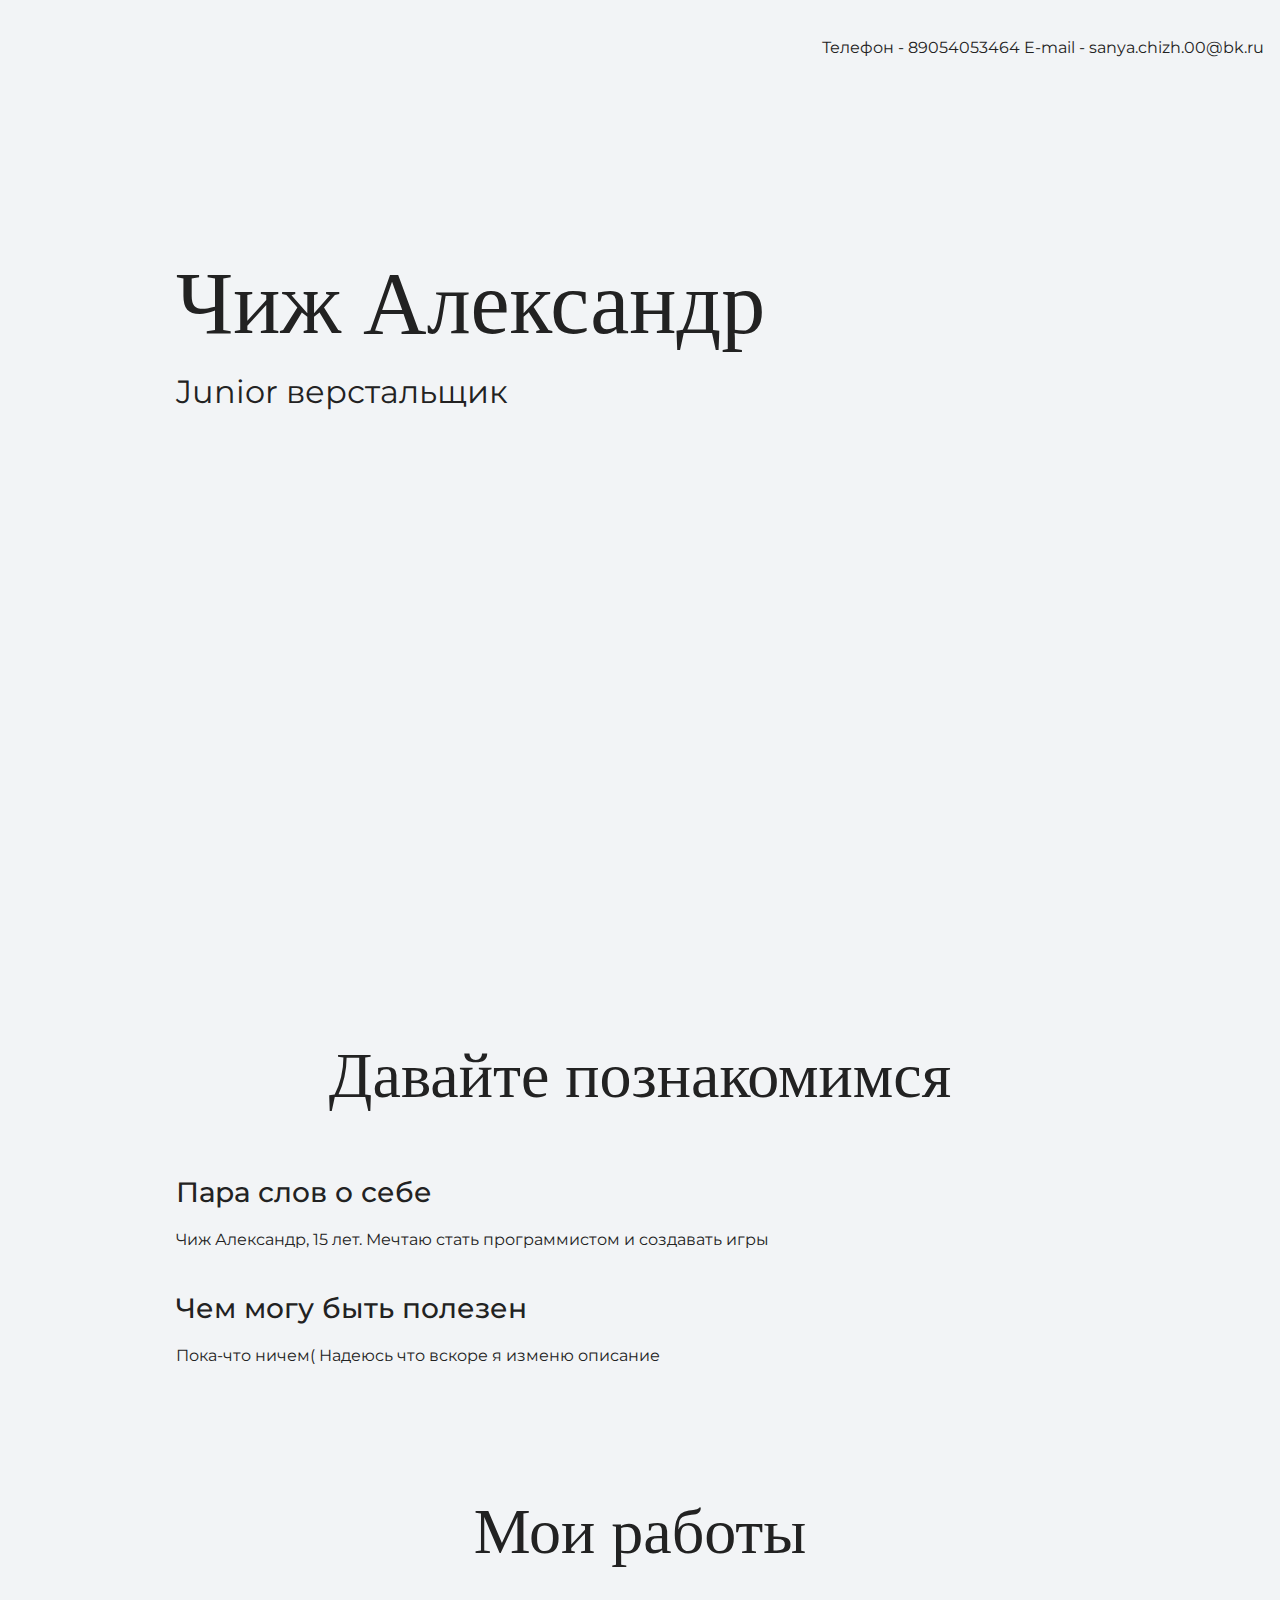
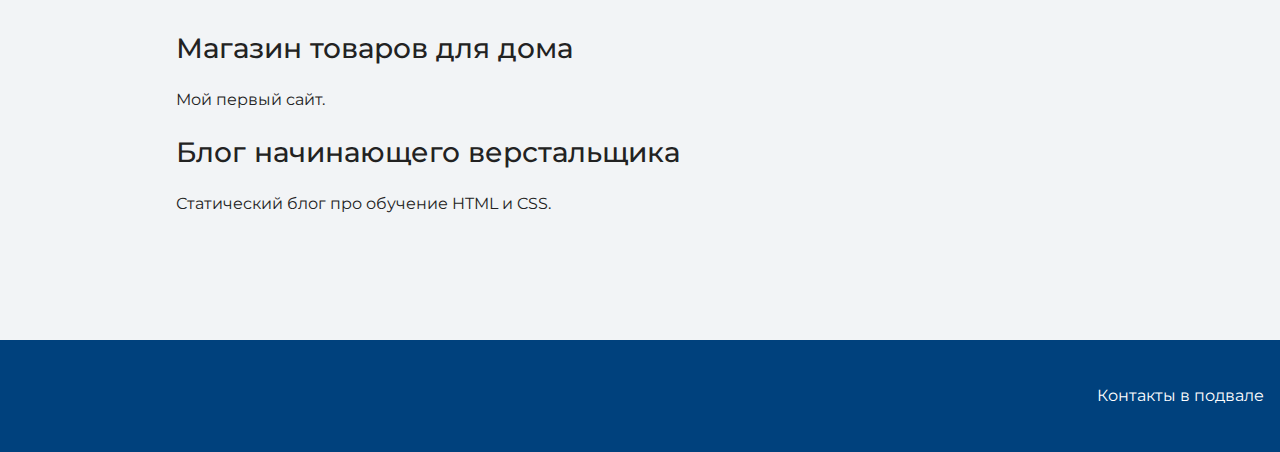
==== index.html @ 01162b2b "Добавление сайта" ====
<!DOCTYPE html>
<html lang="ru">
  <head>
    <meta charset="UTF-8">
    <link rel="stylesheet" href="style.css">
    <link href="https://fonts.googleapis.com/css?family=Montserrat:400,500,700|Old+Standard+TT&display=swap&subset=cyrillic" rel="stylesheet">
    <title>Портфолио Junior верстальщика</title>
  </head>

  <body>
    <header class="page-header">
      <div class="container">
        Телефон - 89054053464    E-mail - sanya.chizh.00@bk.ru
      </div>    
    </header>
    <div class="container">
    <section class="hero-image">
      <h1 class="heading">Чиж Александр</h1>
      <p>Junior верстальщик</p>
    </section>

    <section class="intro">
      <h2 class="subheading">Давайте познакомимся</h2>
      <h3>Пара слов о себе</h3>
      <p>Чиж Александр, 15 лет. Мечтаю стать программистом и создавать игры</p>
      <h3>Чем могу быть полезен</h3>
      <p>Пока-что ничем( Надеюсь что вскоре я изменю описание</p>
    </section>

    <section class="portfolio">
      <h2 class="subheading">Мои работы</h2>

      <h3>Магазин товаров для дома</h3>
      <p>Мой первый сайт.</p>

      <h3>Блог начинающего верстальщика</h3>
      <p>Статический блог про обучение HTML и CSS.</p>
    </section>
    </div>
    <footer class="page-footer">
      <div class="container">
        Контакты в подвале
      </div>
    </footer>
  </body>
</html>
---- style.css ----
body {
  margin: 0;
  min-width: 960px;
  font-family: "Montserrat", "Helvetica", "Arial", sans-serif;
  font-size: 16px;
  line-height: 32px;
  color: #222222;
  background-color: #f2f4f6;
  background-image: url("img/hero-bg.jpg");
  background-repeat: no-repeat;
  background-position: top center;
}

.container {
  max-width: 928px;
  margin: 0 auto;
  padding: 0 16px;
}

.page-header {
  margin: 0 0 160px;
  padding: 32px 0 32px;
}

.page-header .container,
.page-footer .container {
  max-width: 1408px;
  text-align: right;
}

.page-header a {
  margin-left: 56px;
  color: #288be6;
  text-decoration: none;
  background-repeat: no-repeat;
  background-position: left;
}

.header-email {
  padding-left: 30px;
  background-image: url("img/icon-email-header.svg");
}

.header-phone {
  padding-left: 25px;
  background-image: url("img/icon-phone-header.svg");
}

.hero-image {
  margin-bottom: 620px;
}

.hero-image .container {
  max-width: 1408px;
  text-align: center;
}

.heading {
  margin: 0 0 16px;
  font-family: "Old Standard TT", "Times", "Times New Roman", serif;
  font-size: 88px;
  line-height: 96px;
  font-weight: 400;
}

.hero-image p {
  margin: 0;
  font-size: 32px;
  line-height: 48px;
}

.intro {
  margin: 0 0 120px;
}

.subheading {
  margin: 0 0 56px;
  font-family: "Old Standard TT", "Times", "Times New Roman", serif;
  font-size: 64px;
  line-height: 80px;
  font-weight: 400;
  text-align: center;
}

.user-image {
  margin: 0 0 32px;
  text-align: center;
}

.intro h3,
.portfolio h3 {
  margin: 0 0 12px;
  font-size: 28px;
  line-height: 40px;
  font-weight: 500;
}

.intro p {
  margin: 0 0 32px;
}

.skills-list {
  margin: 0;
  padding: 0;
}

.skills-list dt {
  padding-left: 32px;
  background-repeat: no-repeat;
  background-position: left;
}

.skill-html {
  background-image: url("img/icon-html.svg");
}

.skill-css {
  background-image: url("img/icon-css.svg");
}

.level {
  margin: 4px 0 16px;
  padding: 0;
  height: 14px;
  font-size: 0;
  background-color: #ffffff;
  border: 1px solid #86c3fa;
  border-radius: 8px;
}

.level div {
  margin: 1px;
  height: 12px;
  background-color: #288be6;
  border-radius: 6px;
}

.portfolio {
  margin: 0 0 120px;
}

.projects {
  margin: 0;
  padding: 0;
  list-style: none;
}

.projects li {
  margin: 0 0 80px;
}

.project-image {
  margin: 0 0 24px;
  text-align: center;
}

.projects p {
  margin: 0 0 24px;
}

.button {
  padding: 6px 20px;
  display: inline-block;
  vertical-align: baseline;
  text-decoration: none;
  text-transform: uppercase;
  border-radius: 4px;
  background-color: #288be6;
  color: #ffffff;
}

.page-footer {
  padding: 40px 0;
  background-color: #00417d;
  color: #ffffff;
}

.page-footer a {
  margin-left: 56px;
  color: inherit;
  text-decoration: none;
  background-repeat: no-repeat;
  background-position: left;
}

.footer-email {
  padding-left: 30px;
  background-image: url("img/icon-email-footer.svg");
}

.footer-phone {
  padding-left: 25px;
  background-image: url("img/icon-phone-footer.svg");
}
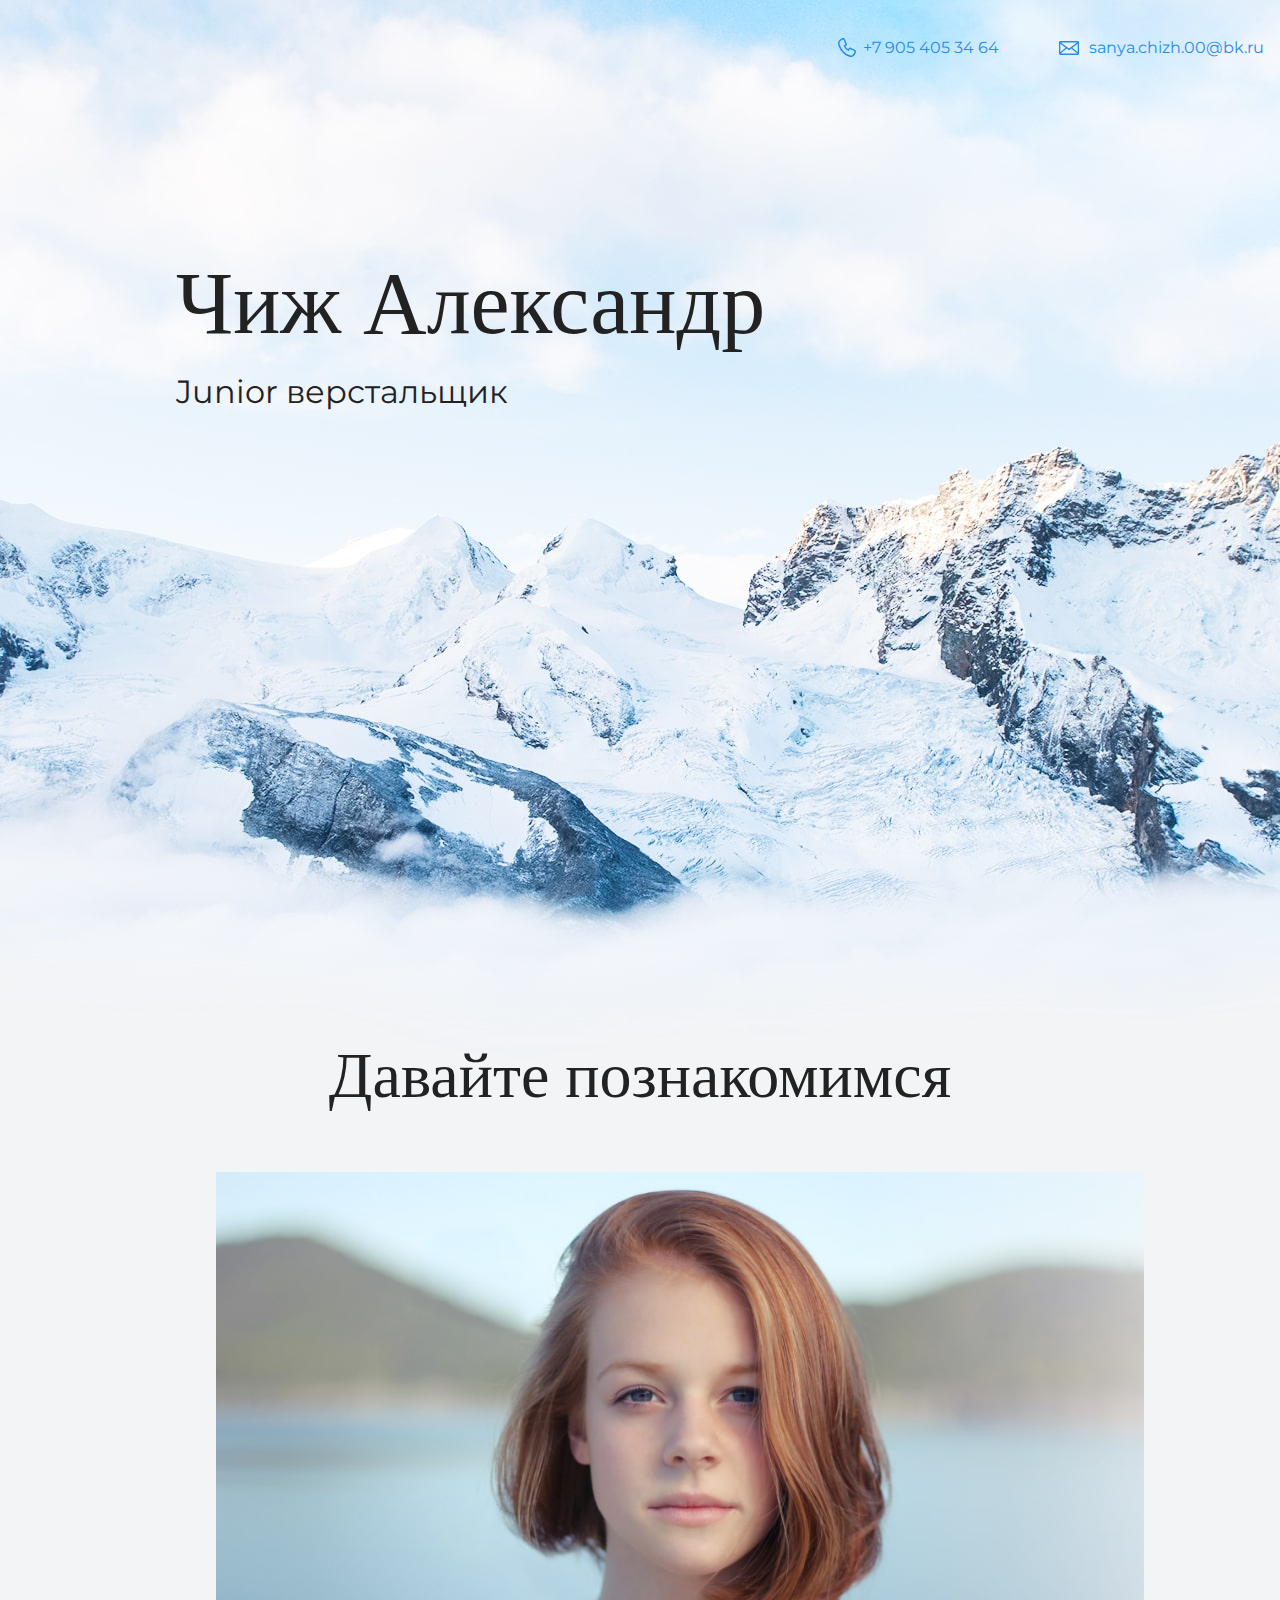
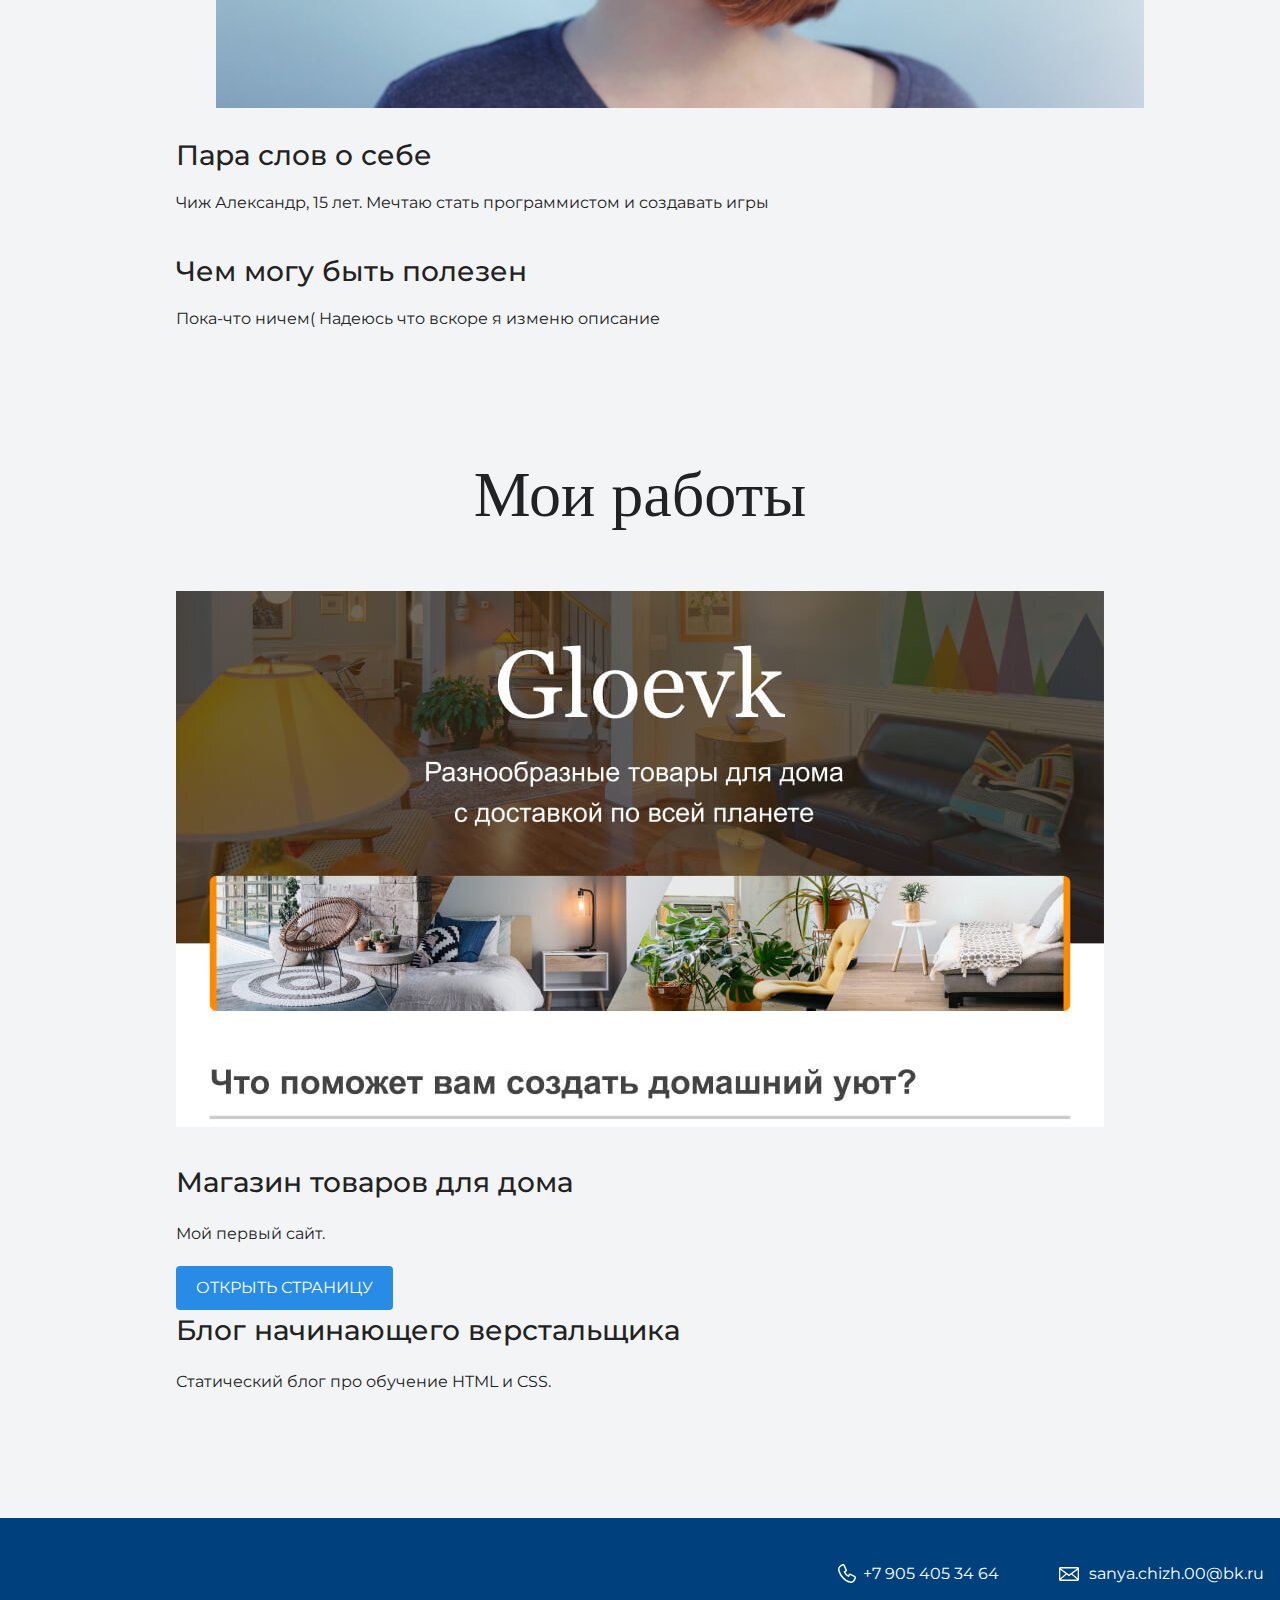
==== commit e6817320: "123" ====
--- a/index.html
+++ b/index.html
@@ -10,7 +10,8 @@
   <body>
     <header class="page-header">
       <div class="container">
-        Телефон - 89054053464    E-mail - sanya.chizh.00@bk.ru
+        <a class="header-phone" href = tel:+79054053464>+7 905 405 34 64</a>
+        <a class="header-email" href = "mailto:sanya.chizh.00@bk.ru">sanya.chizh.00@bk.ru</a>
       </div>    
     </header>
     <div class="container">
@@ -21,6 +22,9 @@
 
     <section class="intro">
       <h2 class="subheading">Давайте познакомимся</h2>
+      <figure>
+          <img src="files/user.jpg" width="928" height="536" alt="Типо моя фотка">
+      </figure>
       <h3>Пара слов о себе</h3>
       <p>Чиж Александр, 15 лет. Мечтаю стать программистом и создавать игры</p>
       <h3>Чем могу быть полезен</h3>
@@ -30,8 +34,12 @@
     <section class="portfolio">
       <h2 class="subheading">Мои работы</h2>
 
+      <figure class = "project-image">
+        <img src="files/project.jpg" width="928" height="536" alt="Cайт магазина товаров для дома">
+      </figure>
       <h3>Магазин товаров для дома</h3>
       <p>Мой первый сайт.</p>
+      <a class="button" href="source/project/index.html">Открыть страницу</a>
 
       <h3>Блог начинающего верстальщика</h3>
       <p>Статический блог про обучение HTML и CSS.</p>
@@ -39,7 +47,8 @@
     </div>
     <footer class="page-footer">
       <div class="container">
-        Контакты в подвале
+        <a class="footer-phone" href = tel:+79054053464>+7 905 405 34 64</a>
+        <a class="footer-email" href = "mailto:sanya.chizh.00@bk.ru">sanya.chizh.00@bk.ru</a>
       </div>
     </footer>
   </body>
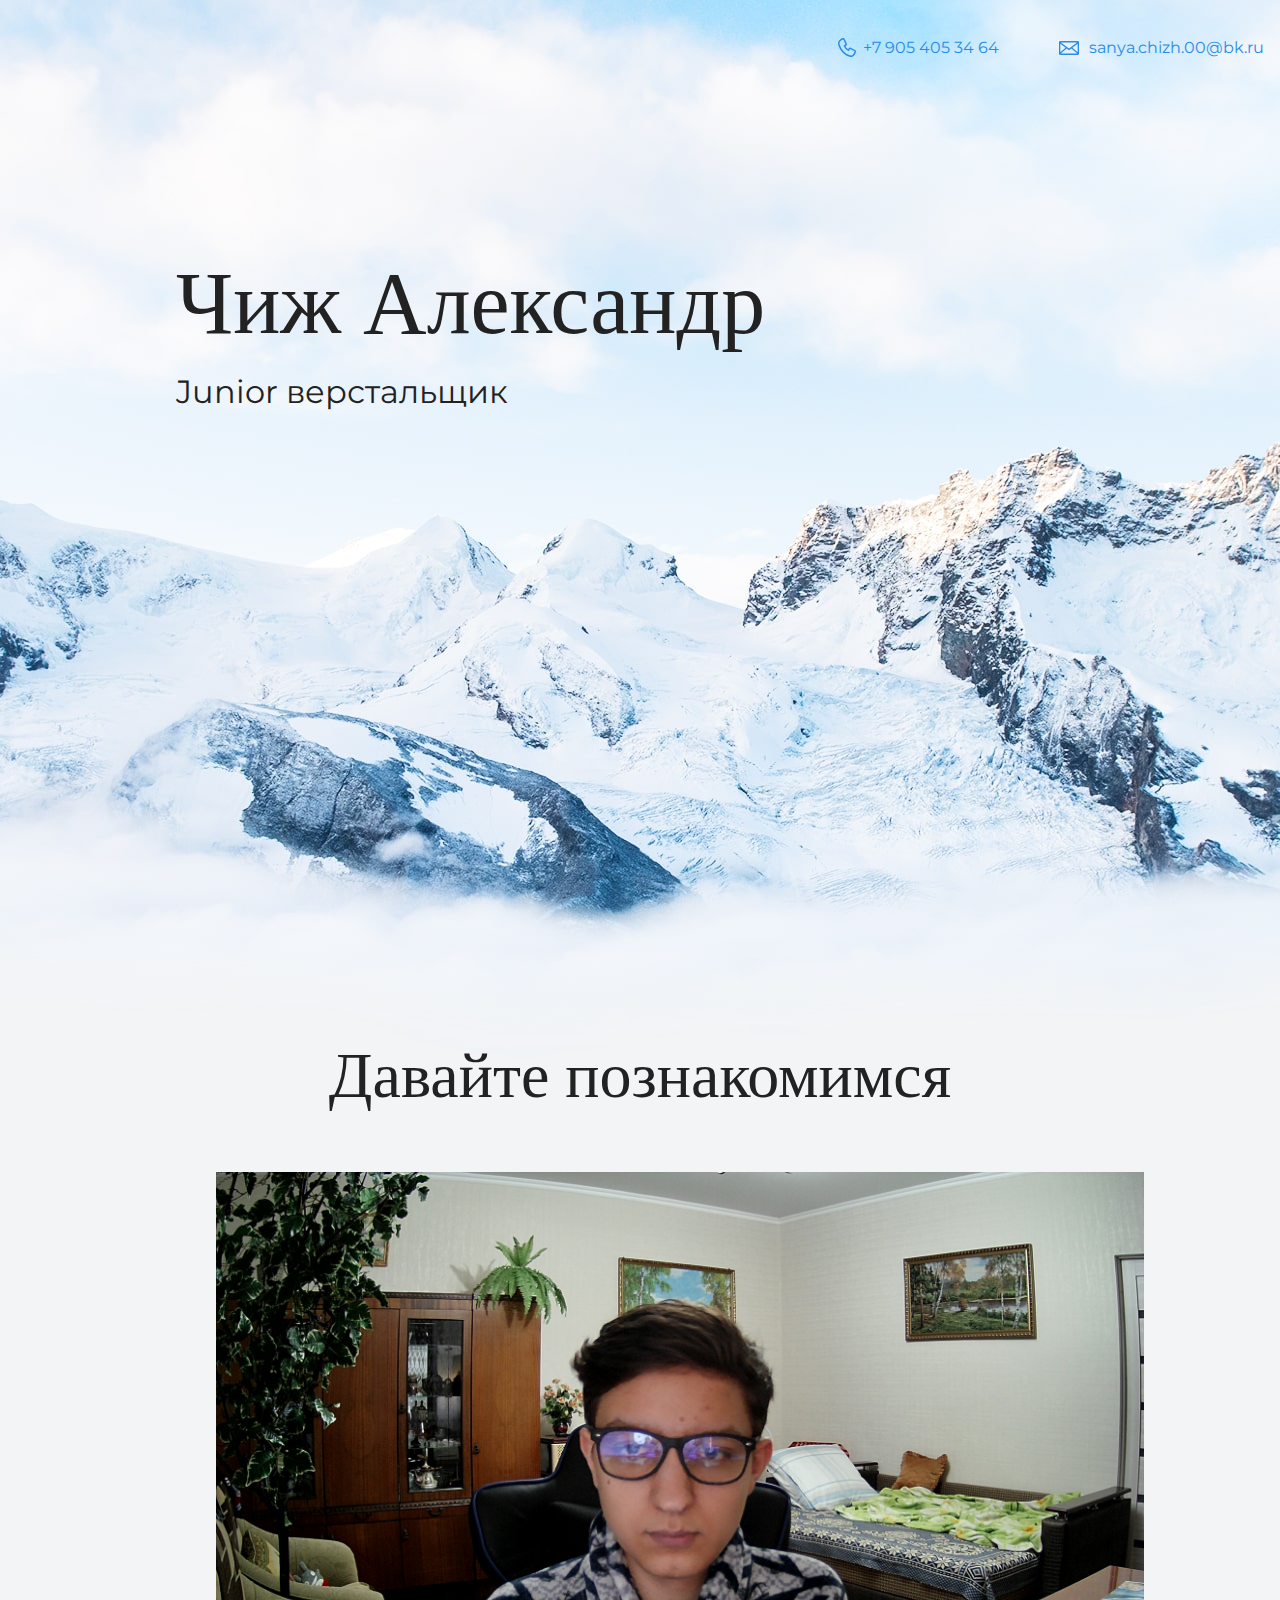
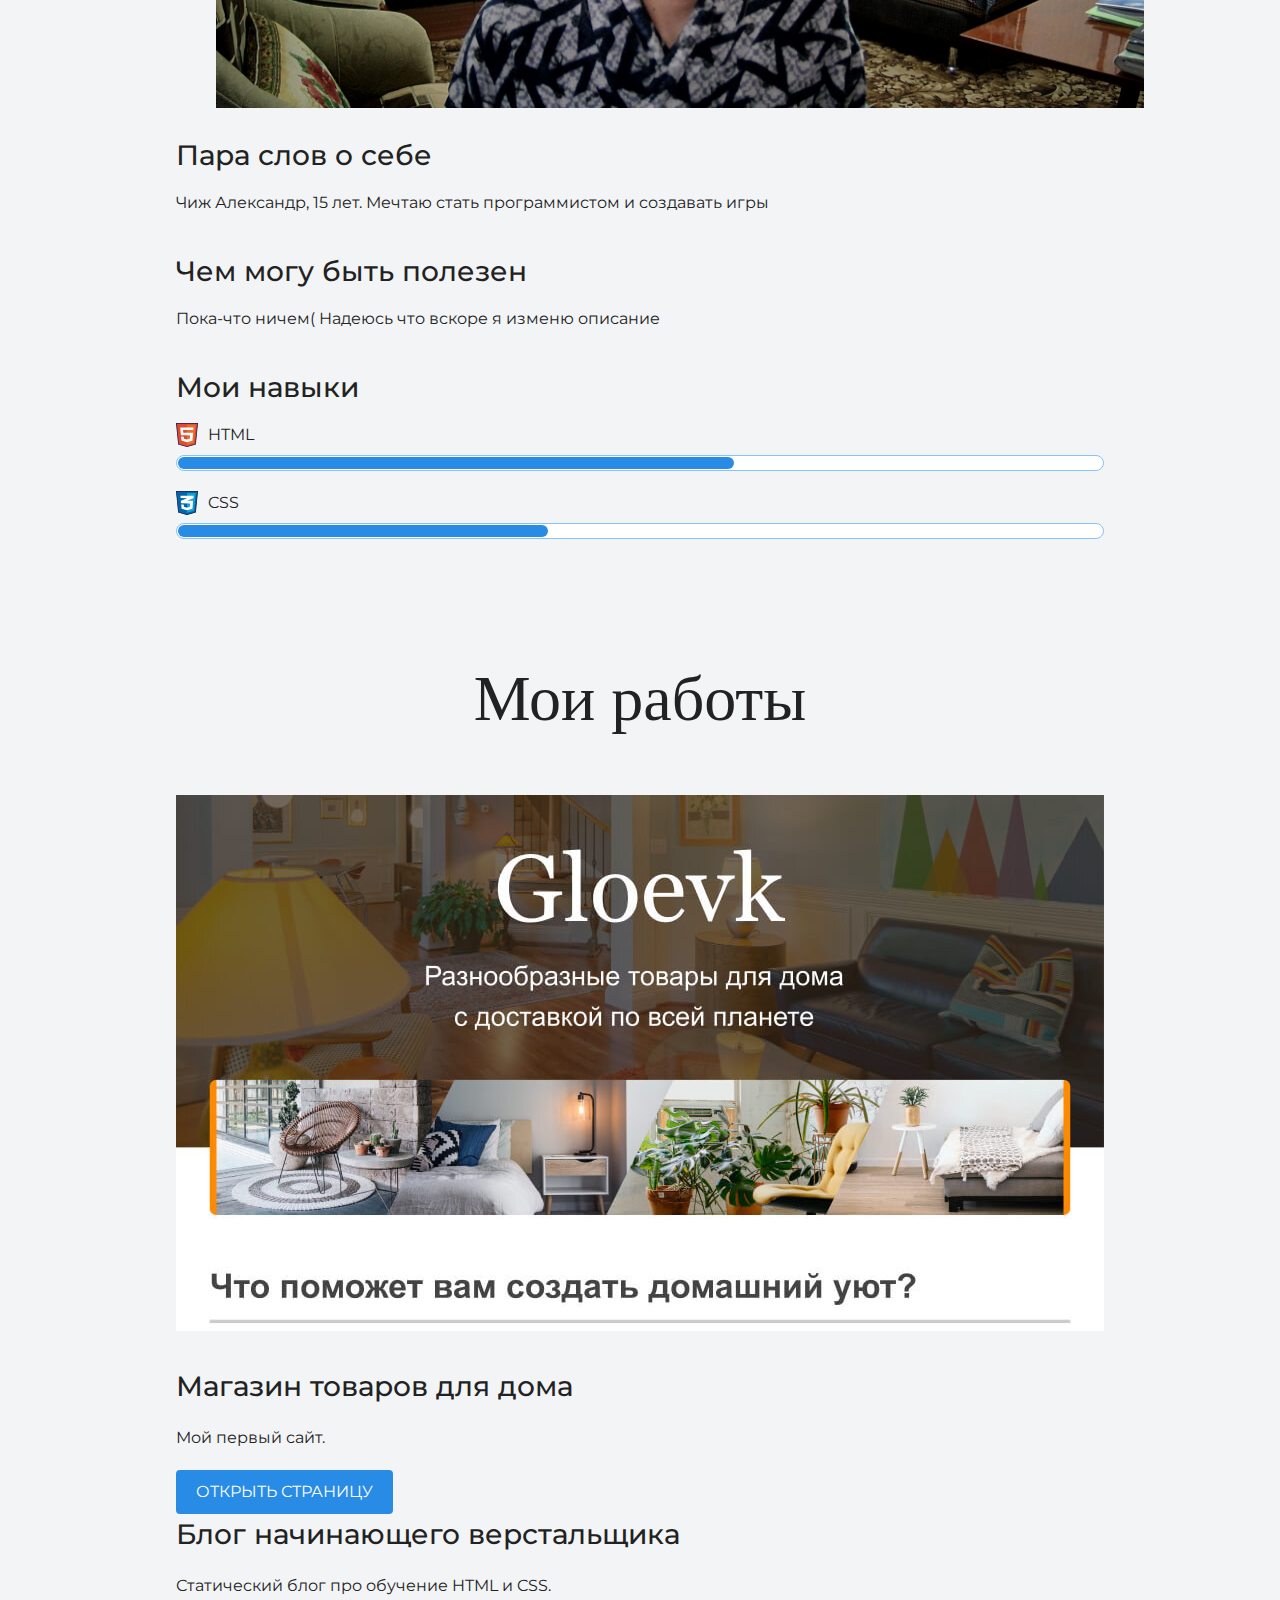
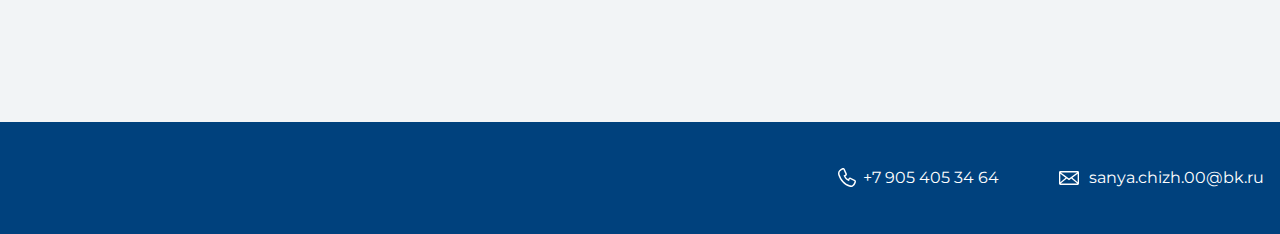
==== commit 8b7036fb: "Add files via upload" ====
--- a/index.html
+++ b/index.html
@@ -29,6 +29,15 @@
       <p>Чиж Александр, 15 лет. Мечтаю стать программистом и создавать игры</p>
       <h3>Чем могу быть полезен</h3>
       <p>Пока-что ничем( Надеюсь что вскоре я изменю описание</p>
+      <div class="skills">
+        <h3>Мои навыки</h3>
+       <dl class="skills-list">
+          <dt class="skill-html">HTML</dt>
+          <dd class="level"><div style="width: 60%;">60%</div></dd>
+          <dt class="skill-css">CSS</dt>
+          <dd class="level"><div style="width: 40%;">40%</div></dd>
+       </dl>
+      </div>
     </section>
 
     <section class="portfolio">
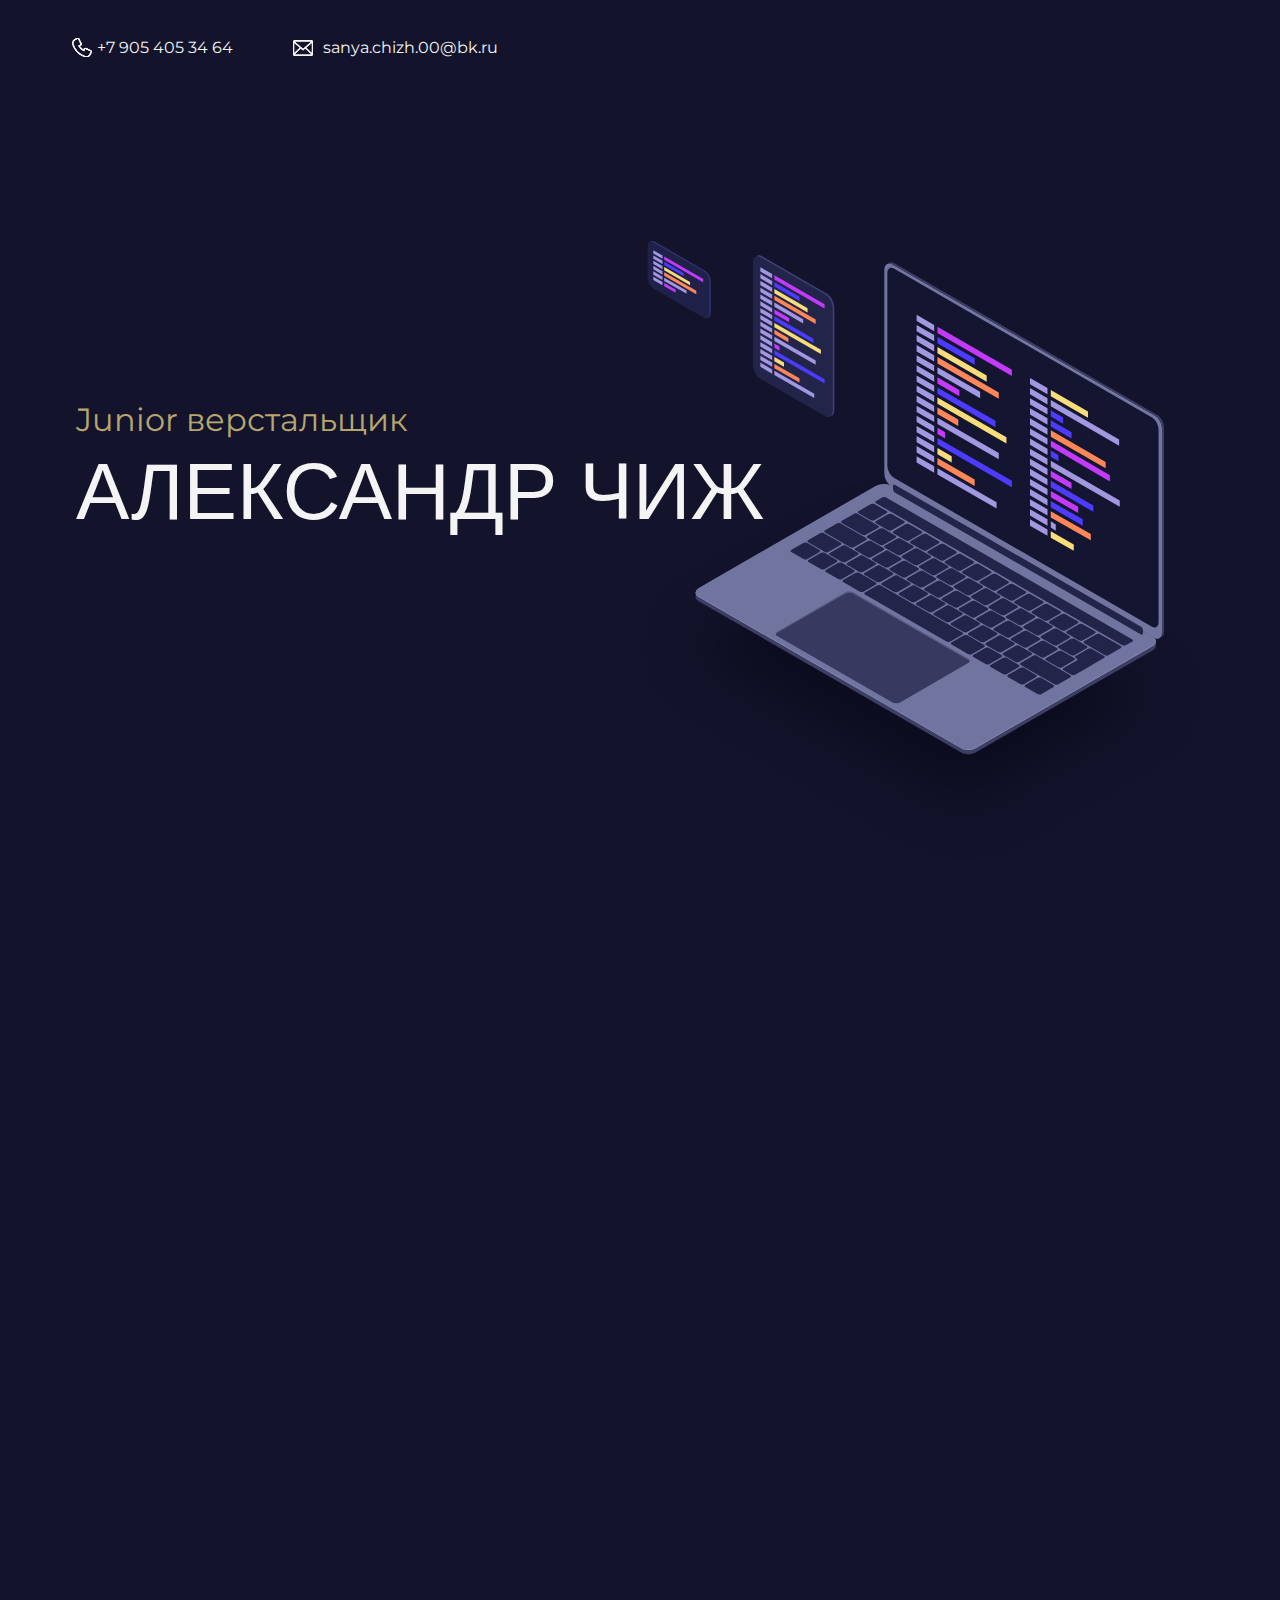
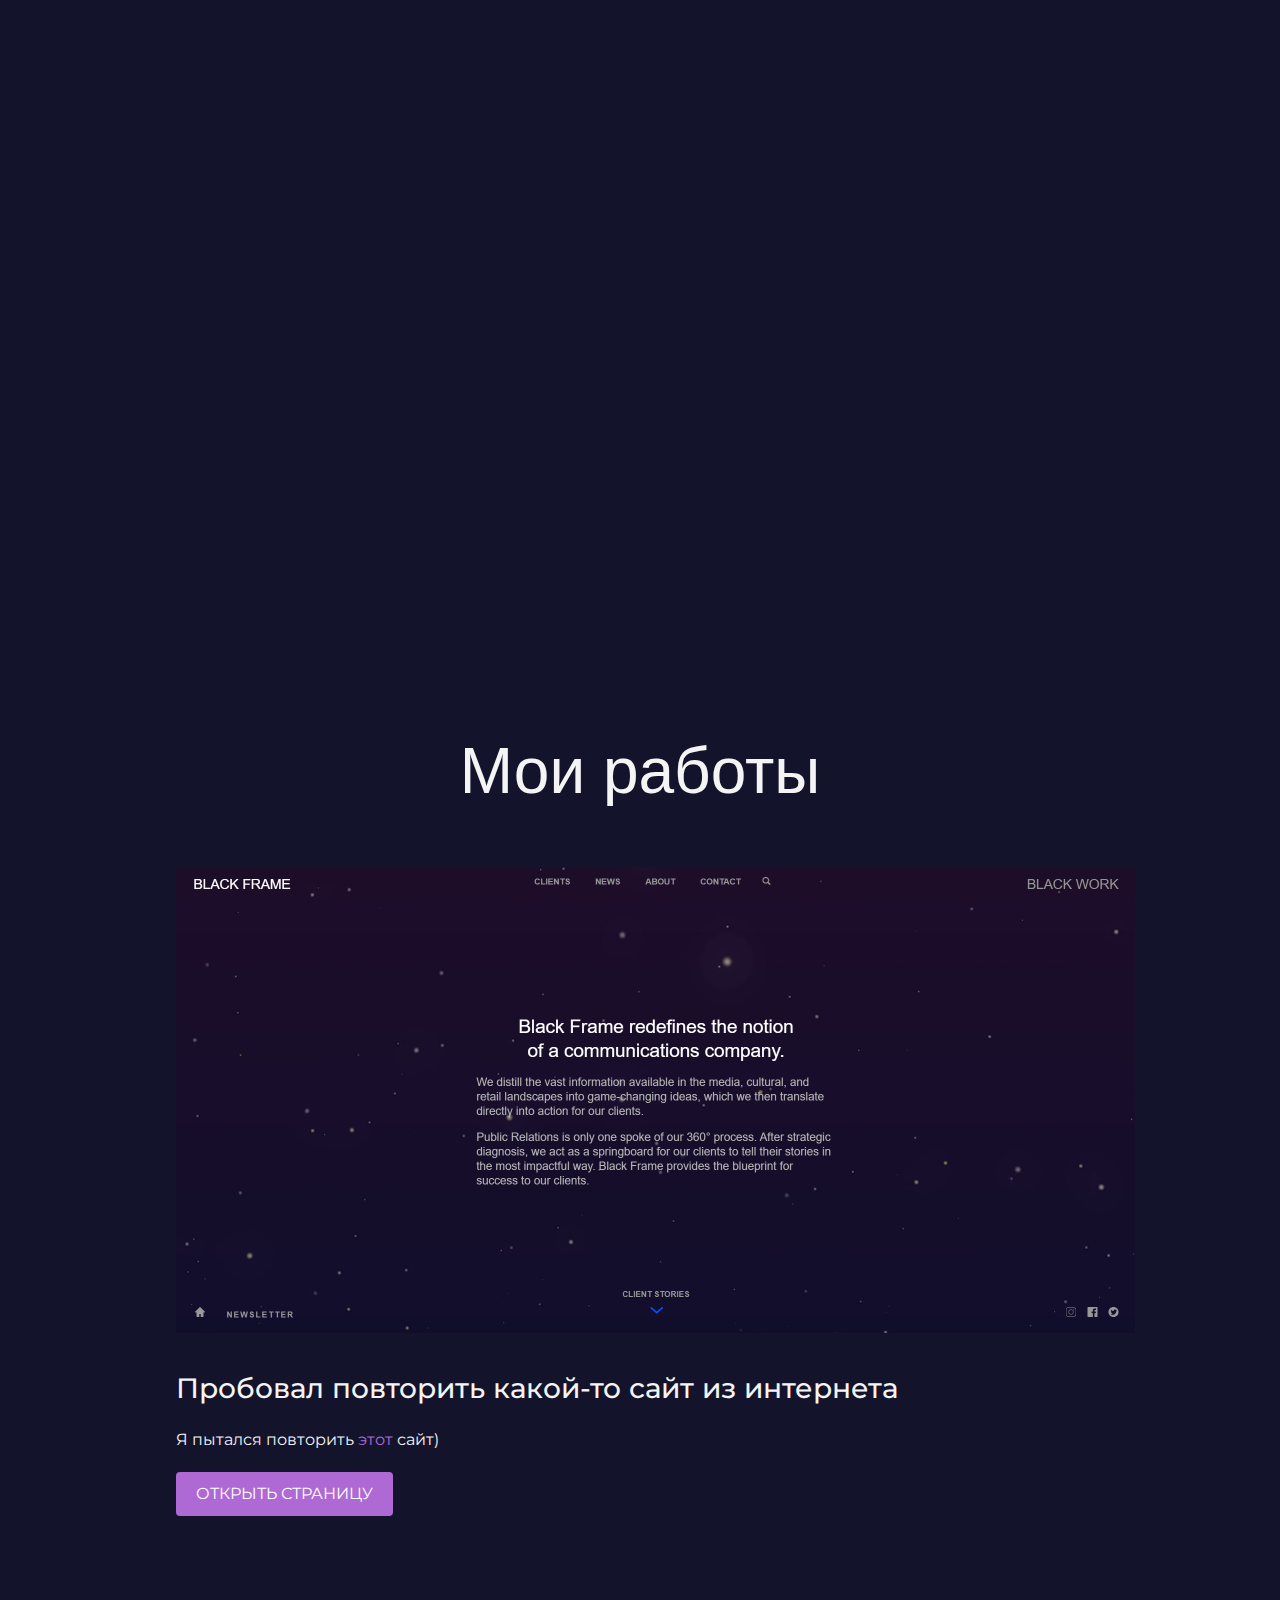
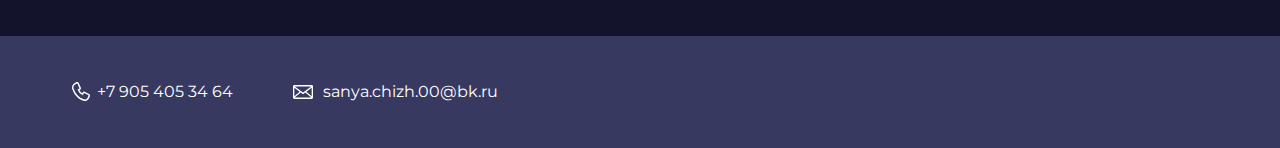
==== commit fb517f54: "Add files via upload" ====
--- a/index.html
+++ b/index.html
@@ -4,7 +4,8 @@
     <meta charset="UTF-8">
     <link rel="stylesheet" href="style.css">
     <link href="https://fonts.googleapis.com/css?family=Montserrat:400,500,700|Old+Standard+TT&display=swap&subset=cyrillic" rel="stylesheet">
-    <title>Портфолио Junior верстальщика</title>
+    <link rel="shortcut icon" type="image/x-icon" href="img/ico.png">
+    <title>Портфолио Чиж Александра</title>
   </head>
 
   <body>
@@ -16,26 +17,34 @@
     </header>
     <div class="container">
     <section class="hero-image">
-      <h1 class="heading">Чиж Александр</h1>
       <p>Junior верстальщик</p>
+      <h1 class="heading">Александр Чиж</h1>
     </section>
 
     <section class="intro">
-      <h2 class="subheading">Давайте познакомимся</h2>
+      <h2 class="subheading anime">Давайте познакомимся</h2>
       <figure>
-          <img src="files/user.jpg" width="928" height="536" alt="Типо моя фотка">
+          <img id="photo" class="anime" src="files/user.jpg" width="928" height="536" alt="Типо моя фотка">
       </figure>
-      <h3>Пара слов о себе</h3>
-      <p>Чиж Александр, 15 лет. Мечтаю стать программистом и создавать игры</p>
-      <h3>Чем могу быть полезен</h3>
-      <p>Пока-что ничем( Надеюсь что вскоре я изменю описание</p>
-      <div class="skills">
+        <div class="anime">
+          <h3>Пара слов о себе</h3>
+          <p>Чиж Александр, 15 лет. Мечтаю стать программистом и создавать игры</p>
+        </div>
+        <div class="anime">
+          <h3>Чем могу быть полезен</h3>
+          <p>Пока-что ничем( Надеюсь что вскоре я изменю описание</p>
+        </div>
+      <div class="skills anime">
         <h3>Мои навыки</h3>
        <dl class="skills-list">
           <dt class="skill-html">HTML</dt>
-          <dd class="level"><div style="width: 60%;">60%</div></dd>
+          <dd class="level"><div class="saske" data-percent ="60%">60%</div></dd>
+
           <dt class="skill-css">CSS</dt>
-          <dd class="level"><div style="width: 40%;">40%</div></dd>
+          <dd class="level"><div class="saske" data-percent ="40%">40%</div></dd>
+
+          <dt class="skill-js">JS</dt>
+          <dd class="level"><div class="saske" data-percent ="20%">20%</div></dd>
        </dl>
       </div>
     </section>
@@ -44,14 +53,12 @@
       <h2 class="subheading">Мои работы</h2>
 
       <figure class = "project-image">
-        <img src="files/project.jpg" width="928" height="536" alt="Cайт магазина товаров для дома">
+        <img src="files/project.jpg" width="959" height="466" alt="Cайт магазина товаров для дома">
       </figure>
-      <h3>Магазин товаров для дома</h3>
-      <p>Мой первый сайт.</p>
+      <h3>Пробовал повторить какой-то сайт из интернета</h3>
+      <p>Я пытался повторить <a href="https://framenoir.com/blackframe/#intro">этот</a> сайт)</p>
       <a class="button" href="source/project/index.html">Открыть страницу</a>
 
-      <h3>Блог начинающего верстальщика</h3>
-      <p>Статический блог про обучение HTML и CSS.</p>
     </section>
     </div>
     <footer class="page-footer">
@@ -60,5 +67,7 @@
         <a class="footer-email" href = "mailto:sanya.chizh.00@bk.ru">sanya.chizh.00@bk.ru</a>
       </div>
     </footer>
+
+    <script type="text/javascript" src="app.js"></script> 
   </body>
 </html>--- a/style.css
+++ b/style.css
@@ -4,11 +4,12 @@
   font-family: "Montserrat", "Helvetica", "Arial", sans-serif;
   font-size: 16px;
   line-height: 32px;
-  color: #222222;
-  background-color: #f2f4f6;
-  background-image: url("img/hero-bg.jpg");
-  background-repeat: no-repeat;
-  background-position: top center;
+  color: #F4F4F4;
+  background-color: #13142C;
+  background-image: url("img/hero-image.svg");
+  background-repeat: no-repeat;
+  background-position: 90% -11%;
+  background-size: 45% 45%;
 }
 
 .container {
@@ -24,13 +25,13 @@
 
 .page-header .container,
 .page-footer .container {
-  max-width: 1408px;
-  text-align: right;
+  max-width: 1250px;
+  text-align: left;
 }
 
 .page-header a {
   margin-left: 56px;
-  color: #288be6;
+  color: #F4F4F4;
   text-decoration: none;
   background-repeat: no-repeat;
   background-position: left;
@@ -38,16 +39,21 @@
 
 .header-email {
   padding-left: 30px;
-  background-image: url("img/icon-email-header.svg");
+  background-image: url("img/icon-email-header.png");
+  background-size: 20px 16px;
 }
 
 .header-phone {
   padding-left: 25px;
-  background-image: url("img/icon-phone-header.svg");
+  background-image: url("img/icon-phone-header.png");
+  background-size: 20px 20px;
 }
 
 .hero-image {
-  margin-bottom: 620px;
+  margin-top: 300px;
+  margin-bottom: 500px;
+  margin-left: -100px;
+  text-transform: uppercase;
 }
 
 .hero-image .container {
@@ -57,8 +63,8 @@
 
 .heading {
   margin: 0 0 16px;
-  font-family: "Old Standard TT", "Times", "Times New Roman", serif;
-  font-size: 88px;
+  font-family: "Arial", sans-serif;
+  font-size: 80px;
   line-height: 96px;
   font-weight: 400;
 }
@@ -67,6 +73,8 @@
   margin: 0;
   font-size: 32px;
   line-height: 48px;
+  color: #B8A66F;
+  text-transform: none;
 }
 
 .intro {
@@ -75,7 +83,7 @@
 
 .subheading {
   margin: 0 0 56px;
-  font-family: "Old Standard TT", "Times", "Times New Roman", serif;
+  font-family: "Arial", sans-serif;
   font-size: 64px;
   line-height: 80px;
   font-weight: 400;
@@ -118,12 +126,17 @@
   background-image: url("img/icon-css.svg");
 }
 
+.skill-js {
+  background-image: url("img/icon-js.png");
+  background-size: 23px 25px;
+}
+
 .level {
   margin: 4px 0 16px;
   padding: 0;
   height: 14px;
   font-size: 0;
-  background-color: #ffffff;
+  background-color: #D2D2D2;
   border: 1px solid #86c3fa;
   border-radius: 8px;
 }
@@ -131,7 +144,7 @@
 .level div {
   margin: 1px;
   height: 12px;
-  background-color: #288be6;
+  background-color: #A00000;
   border-radius: 6px;
 }
 
@@ -152,6 +165,11 @@
 .project-image {
   margin: 0 0 24px;
   text-align: center;
+}
+
+section p a {
+  text-decoration: none;
+  color: #AF69D5;
 }
 
 .projects p {
@@ -165,13 +183,13 @@
   text-decoration: none;
   text-transform: uppercase;
   border-radius: 4px;
-  background-color: #288be6;
+  background-color: #AF69D5;
   color: #ffffff;
 }
 
 .page-footer {
   padding: 40px 0;
-  background-color: #00417d;
+  background-color: #383961;
   color: #ffffff;
 }
 
@@ -191,4 +209,24 @@
 .footer-phone {
   padding-left: 25px;
   background-image: url("img/icon-phone-footer.svg");
+}
+
+.anime {
+  opacity: 0;
+  transform: translateY(40px);
+  transition-property: opacity, transform;
+  transition-duration: 700ms;
+}
+
+.anime.naruto {
+  transform: translateY(0px);
+  opacity: 1;
+}
+
+.saske {
+  transition: width 1s;
+}
+
+#photo {
+  margin-left: -4%;
 }